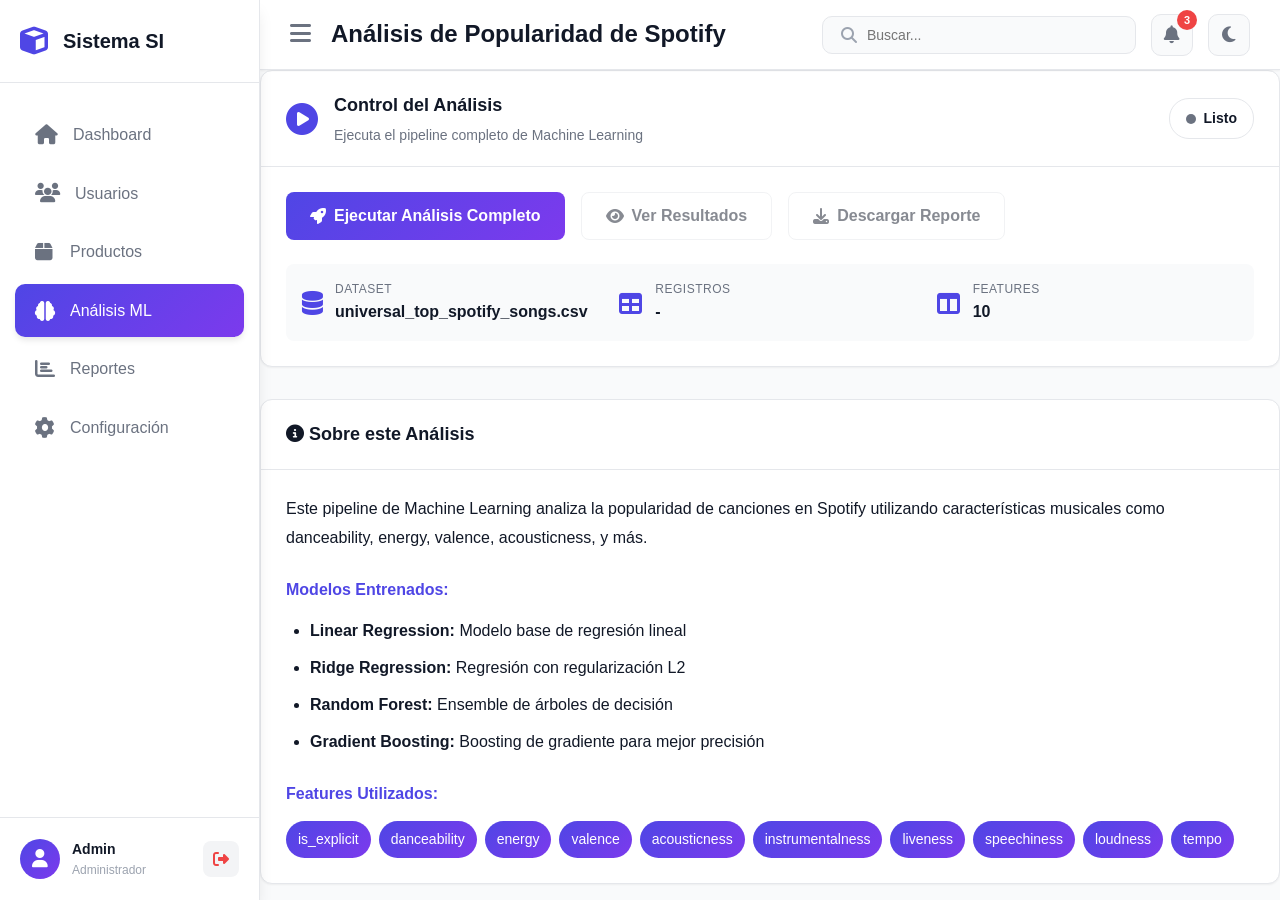
==== analisis.html @ 7a89570e "Agregar interfaz web profesional para modelo de análisis ML de Spotify - Backend Flask API (app.py) " ====
<!DOCTYPE html>
<html lang="es">
<head>
    <meta charset="UTF-8">
    <meta name="viewport" content="width=device-width, initial-scale=1.0">
    <title>Análisis de Popularidad - Spotify ML</title>
    <link rel="stylesheet" href="css/styles.css">
    <link rel="stylesheet" href="css/analisis.css">
    <link rel="stylesheet" href="https://cdnjs.cloudflare.com/ajax/libs/font-awesome/6.4.0/css/all.min.css">
</head>
<body>
    <!-- Sidebar -->
    <aside class="sidebar">
        <div class="logo">
            <i class="fas fa-cube"></i>
            <h2>Sistema SI</h2>
        </div>
        <nav class="nav-menu">
            <a href="index.html" class="nav-item">
                <i class="fas fa-home"></i>
                <span>Dashboard</span>
            </a>
            <a href="usuarios.html" class="nav-item">
                <i class="fas fa-users"></i>
                <span>Usuarios</span>
            </a>
            <a href="productos.html" class="nav-item">
                <i class="fas fa-box"></i>
                <span>Productos</span>
            </a>
            <a href="analisis.html" class="nav-item active">
                <i class="fas fa-brain"></i>
                <span>Análisis ML</span>
            </a>
            <a href="reportes.html" class="nav-item">
                <i class="fas fa-chart-bar"></i>
                <span>Reportes</span>
            </a>
            <a href="configuracion.html" class="nav-item">
                <i class="fas fa-cog"></i>
                <span>Configuración</span>
            </a>
        </nav>
        <div class="sidebar-footer">
            <div class="user-info">
                <div class="avatar">
                    <i class="fas fa-user"></i>
                </div>
                <div class="user-details">
                    <p class="user-name">Admin</p>
                    <p class="user-role">Administrador</p>
                </div>
            </div>
            <a href="#" class="logout-btn">
                <i class="fas fa-sign-out-alt"></i>
            </a>
        </div>
    </aside>

    <!-- Main Content -->
    <main class="main-content">
        <!-- Header -->
        <header class="header">
            <div class="header-left">
                <button class="menu-toggle" id="menuToggle">
                    <i class="fas fa-bars"></i>
                </button>
                <h1>Análisis de Popularidad de Spotify</h1>
            </div>
            <div class="header-right">
                <div class="search-box">
                    <i class="fas fa-search"></i>
                    <input type="text" placeholder="Buscar...">
                </div>
                <button class="notification-btn">
                    <i class="fas fa-bell"></i>
                    <span class="badge">3</span>
                </button>
                <button class="theme-toggle" id="themeToggle">
                    <i class="fas fa-moon"></i>
                </button>
            </div>
        </header>

        <!-- Control Panel -->
        <section class="control-panel">
            <div class="card">
                <div class="card-header">
                    <div class="header-content">
                        <i class="fas fa-play-circle"></i>
                        <div>
                            <h3>Control del Análisis</h3>
                            <p>Ejecuta el pipeline completo de Machine Learning</p>
                        </div>
                    </div>
                    <div class="status-badge" id="statusBadge">
                        <span class="status-dot idle"></span>
                        <span class="status-text">Listo</span>
                    </div>
                </div>
                <div class="card-body">
                    <div class="control-actions">
                        <button class="btn-primary" id="runAnalysisBtn">
                            <i class="fas fa-rocket"></i>
                            Ejecutar Análisis Completo
                        </button>
                        <button class="btn-secondary" id="viewResultsBtn" disabled>
                            <i class="fas fa-eye"></i>
                            Ver Resultados
                        </button>
                        <button class="btn-secondary" id="downloadReportBtn" disabled>
                            <i class="fas fa-download"></i>
                            Descargar Reporte
                        </button>
                    </div>

                    <!-- Progress Bar -->
                    <div class="progress-container" id="progressContainer" style="display: none;">
                        <div class="progress-bar">
                            <div class="progress-fill" id="progressFill"></div>
                        </div>
                        <p class="progress-text" id="progressText">Inicializando...</p>
                    </div>

                    <!-- Dataset Info -->
                    <div class="dataset-info">
                        <div class="info-item">
                            <i class="fas fa-database"></i>
                            <div>
                                <span class="info-label">Dataset</span>
                                <span class="info-value" id="datasetName">universal_top_spotify_songs.csv</span>
                            </div>
                        </div>
                        <div class="info-item">
                            <i class="fas fa-table"></i>
                            <div>
                                <span class="info-label">Registros</span>
                                <span class="info-value" id="datasetRecords">-</span>
                            </div>
                        </div>
                        <div class="info-item">
                            <i class="fas fa-columns"></i>
                            <div>
                                <span class="info-label">Features</span>
                                <span class="info-value" id="datasetFeatures">10</span>
                            </div>
                        </div>
                    </div>
                </div>
            </div>
        </section>

        <!-- Results Section -->
        <section class="results-section" id="resultsSection" style="display: none;">
            <!-- Metrics Cards -->
            <div class="metrics-grid">
                <div class="metric-card">
                    <div class="metric-icon purple">
                        <i class="fas fa-brain"></i>
                    </div>
                    <div class="metric-content">
                        <p class="metric-label">Mejor Modelo</p>
                        <h2 class="metric-value" id="bestModel">-</h2>
                    </div>
                </div>

                <div class="metric-card">
                    <div class="metric-icon blue">
                        <i class="fas fa-chart-line"></i>
                    </div>
                    <div class="metric-content">
                        <p class="metric-label">R² Score (Test)</p>
                        <h2 class="metric-value" id="r2Score">-</h2>
                        <span class="metric-description">Varianza explicada</span>
                    </div>
                </div>

                <div class="metric-card">
                    <div class="metric-icon green">
                        <i class="fas fa-bullseye"></i>
                    </div>
                    <div class="metric-content">
                        <p class="metric-label">RMSE (Test)</p>
                        <h2 class="metric-value" id="rmseScore">-</h2>
                        <span class="metric-description">Error cuadrático medio</span>
                    </div>
                </div>

                <div class="metric-card">
                    <div class="metric-icon orange">
                        <i class="fas fa-crosshairs"></i>
                    </div>
                    <div class="metric-content">
                        <p class="metric-label">MAE (Test)</p>
                        <h2 class="metric-value" id="maeScore">-</h2>
                        <span class="metric-description">Error absoluto medio</span>
                    </div>
                </div>
            </div>

            <!-- Visualizations Gallery -->
            <div class="card">
                <div class="card-header">
                    <h3><i class="fas fa-images"></i> Visualizaciones Generadas</h3>
                </div>
                <div class="card-body">
                    <div class="image-gallery" id="imageGallery">
                        <!-- Images will be loaded here dynamically -->
                        <div class="gallery-placeholder">
                            <i class="fas fa-image"></i>
                            <p>Las visualizaciones aparecerán aquí después del análisis</p>
                        </div>
                    </div>
                </div>
            </div>

            <!-- Pipeline Stages -->
            <div class="card">
                <div class="card-header">
                    <h3><i class="fas fa-tasks"></i> Etapas del Pipeline</h3>
                </div>
                <div class="card-body">
                    <div class="pipeline-stages">
                        <div class="stage-item">
                            <div class="stage-number">4.1</div>
                            <div class="stage-content">
                                <h4>Data Preparation</h4>
                                <p>Carga y limpieza del dataset de Spotify</p>
                            </div>
                        </div>
                        <div class="stage-item">
                            <div class="stage-number">4.2</div>
                            <div class="stage-content">
                                <h4>Exploratory Data Analysis</h4>
                                <p>Análisis univariado, bivariado y correlaciones</p>
                            </div>
                        </div>
                        <div class="stage-item">
                            <div class="stage-number">5</div>
                            <div class="stage-content">
                                <h4>Build Initial AI Model</h4>
                                <p>Entrenamiento de múltiples modelos de ML</p>
                            </div>
                        </div>
                        <div class="stage-item">
                            <div class="stage-number">6</div>
                            <div class="stage-content">
                                <h4>Develop Benchmark</h4>
                                <p>Comparación de modelos y selección del mejor</p>
                            </div>
                        </div>
                        <div class="stage-item">
                            <div class="stage-number">7</div>
                            <div class="stage-content">
                                <h4>Evaluate Primary Metrics</h4>
                                <p>RMSE, MAE, R², MAPE y análisis de residuales</p>
                            </div>
                        </div>
                        <div class="stage-item">
                            <div class="stage-number">8</div>
                            <div class="stage-content">
                                <h4>Evaluate Secondary Metrics</h4>
                                <p>Rendimiento, robustez y métricas éticas</p>
                            </div>
                        </div>
                    </div>
                </div>
            </div>

            <!-- Output Log -->
            <div class="card">
                <div class="card-header">
                    <h3><i class="fas fa-terminal"></i> Output del Modelo</h3>
                    <button class="btn-icon" id="toggleLogBtn">
                        <i class="fas fa-chevron-down"></i>
                    </button>
                </div>
                <div class="card-body">
                    <div class="log-container" id="logContainer">
                        <pre id="modelOutput" class="model-output">No hay output disponible. Ejecuta el análisis primero.</pre>
                    </div>
                </div>
            </div>
        </section>

        <!-- Info Section -->
        <section class="info-section">
            <div class="card">
                <div class="card-header">
                    <h3><i class="fas fa-info-circle"></i> Sobre este Análisis</h3>
                </div>
                <div class="card-body">
                    <div class="info-content">
                        <p>
                            Este pipeline de Machine Learning analiza la popularidad de canciones en Spotify utilizando
                            características musicales como danceability, energy, valence, acousticness, y más.
                        </p>
                        <h4>Modelos Entrenados:</h4>
                        <ul>
                            <li><strong>Linear Regression:</strong> Modelo base de regresión lineal</li>
                            <li><strong>Ridge Regression:</strong> Regresión con regularización L2</li>
                            <li><strong>Random Forest:</strong> Ensemble de árboles de decisión</li>
                            <li><strong>Gradient Boosting:</strong> Boosting de gradiente para mejor precisión</li>
                        </ul>
                        <h4>Features Utilizados:</h4>
                        <div class="features-list">
                            <span class="feature-badge">is_explicit</span>
                            <span class="feature-badge">danceability</span>
                            <span class="feature-badge">energy</span>
                            <span class="feature-badge">valence</span>
                            <span class="feature-badge">acousticness</span>
                            <span class="feature-badge">instrumentalness</span>
                            <span class="feature-badge">liveness</span>
                            <span class="feature-badge">speechiness</span>
                            <span class="feature-badge">loudness</span>
                            <span class="feature-badge">tempo</span>
                        </div>
                    </div>
                </div>
            </div>
        </section>
    </main>

    <!-- Image Modal -->
    <div class="modal" id="imageModal">
        <div class="modal-content image-modal-content">
            <span class="close-btn" id="closeModal">&times;</span>
            <img id="modalImage" src="" alt="Visualization">
            <p class="modal-caption" id="modalCaption"></p>
        </div>
    </div>

    <script src="js/main.js"></script>
    <script src="js/analisis.js"></script>
</body>
</html>
---- css/styles.css ----
/* Variables CSS */
:root {
    --primary-color: #4f46e5;
    --secondary-color: #7c3aed;
    --success-color: #10b981;
    --warning-color: #f59e0b;
    --danger-color: #ef4444;
    --info-color: #3b82f6;

    --bg-primary: #ffffff;
    --bg-secondary: #f9fafb;
    --bg-tertiary: #f3f4f6;

    --text-primary: #111827;
    --text-secondary: #6b7280;
    --text-tertiary: #9ca3af;

    --border-color: #e5e7eb;
    --shadow-sm: 0 1px 2px 0 rgba(0, 0, 0, 0.05);
    --shadow-md: 0 4px 6px -1px rgba(0, 0, 0, 0.1);
    --shadow-lg: 0 10px 15px -3px rgba(0, 0, 0, 0.1);
    --shadow-xl: 0 20px 25px -5px rgba(0, 0, 0, 0.1);

    --sidebar-width: 260px;
    --header-height: 70px;
    --border-radius: 12px;
    --transition: all 0.3s ease;
}

/* Dark Mode Variables */
body.dark-mode {
    --bg-primary: #1f2937;
    --bg-secondary: #111827;
    --bg-tertiary: #374151;

    --text-primary: #f9fafb;
    --text-secondary: #d1d5db;
    --text-tertiary: #9ca3af;

    --border-color: #374151;
    --shadow-sm: 0 1px 2px 0 rgba(0, 0, 0, 0.3);
    --shadow-md: 0 4px 6px -1px rgba(0, 0, 0, 0.4);
    --shadow-lg: 0 10px 15px -3px rgba(0, 0, 0, 0.5);
    --shadow-xl: 0 20px 25px -5px rgba(0, 0, 0, 0.6);
}

/* Reset y Base */
* {
    margin: 0;
    padding: 0;
    box-sizing: border-box;
}

body {
    font-family: 'Inter', -apple-system, BlinkMacSystemFont, 'Segoe UI', 'Roboto', sans-serif;
    background-color: var(--bg-secondary);
    color: var(--text-primary);
    line-height: 1.6;
    transition: var(--transition);
}

/* Sidebar */
.sidebar {
    position: fixed;
    left: 0;
    top: 0;
    width: var(--sidebar-width);
    height: 100vh;
    background: var(--bg-primary);
    border-right: 1px solid var(--border-color);
    display: flex;
    flex-direction: column;
    z-index: 1000;
    transition: var(--transition);
    box-shadow: var(--shadow-lg);
}

.sidebar.collapsed {
    width: 80px;
}

.logo {
    padding: 25px 20px;
    display: flex;
    align-items: center;
    gap: 15px;
    border-bottom: 1px solid var(--border-color);
}

.logo i {
    font-size: 28px;
    color: var(--primary-color);
}

.logo h2 {
    font-size: 20px;
    font-weight: 700;
    color: var(--text-primary);
}

.sidebar.collapsed .logo h2 {
    display: none;
}

/* Navigation */
.nav-menu {
    flex: 1;
    padding: 20px 0;
    overflow-y: auto;
}

.nav-item {
    display: flex;
    align-items: center;
    gap: 15px;
    padding: 14px 20px;
    color: var(--text-secondary);
    text-decoration: none;
    transition: var(--transition);
    margin: 5px 15px;
    border-radius: 10px;
    font-weight: 500;
}

.nav-item:hover {
    background: var(--bg-tertiary);
    color: var(--text-primary);
}

.nav-item.active {
    background: linear-gradient(135deg, var(--primary-color), var(--secondary-color));
    color: white;
    box-shadow: var(--shadow-md);
}

.nav-item i {
    font-size: 20px;
    min-width: 20px;
}

.sidebar.collapsed .nav-item span {
    display: none;
}

/* Sidebar Footer */
.sidebar-footer {
    padding: 20px;
    border-top: 1px solid var(--border-color);
    display: flex;
    align-items: center;
    justify-content: space-between;
}

.user-info {
    display: flex;
    align-items: center;
    gap: 12px;
}

.avatar {
    width: 40px;
    height: 40px;
    border-radius: 50%;
    background: linear-gradient(135deg, var(--primary-color), var(--secondary-color));
    display: flex;
    align-items: center;
    justify-content: center;
    color: white;
    font-size: 18px;
}

.user-details {
    display: flex;
    flex-direction: column;
}

.user-name {
    font-weight: 600;
    font-size: 14px;
    color: var(--text-primary);
}

.user-role {
    font-size: 12px;
    color: var(--text-tertiary);
}

.sidebar.collapsed .user-info .user-details {
    display: none;
}

.logout-btn {
    width: 36px;
    height: 36px;
    border-radius: 8px;
    background: var(--bg-tertiary);
    border: none;
    color: var(--danger-color);
    cursor: pointer;
    display: flex;
    align-items: center;
    justify-content: center;
    transition: var(--transition);
    text-decoration: none;
}

.logout-btn:hover {
    background: var(--danger-color);
    color: white;
}

/* Main Content */
.main-content {
    margin-left: var(--sidebar-width);
    min-height: 100vh;
    transition: var(--transition);
}

.sidebar.collapsed ~ .main-content {
    margin-left: 80px;
}

/* Header */
.header {
    background: var(--bg-primary);
    height: var(--header-height);
    border-bottom: 1px solid var(--border-color);
    display: flex;
    align-items: center;
    justify-content: space-between;
    padding: 0 30px;
    position: sticky;
    top: 0;
    z-index: 999;
    box-shadow: var(--shadow-sm);
}

.header-left {
    display: flex;
    align-items: center;
    gap: 20px;
}

.menu-toggle {
    background: none;
    border: none;
    font-size: 24px;
    color: var(--text-secondary);
    cursor: pointer;
    transition: var(--transition);
}

.menu-toggle:hover {
    color: var(--text-primary);
}

.header h1 {
    font-size: 24px;
    font-weight: 700;
    color: var(--text-primary);
}

.header-right {
    display: flex;
    align-items: center;
    gap: 15px;
}

.search-box {
    display: flex;
    align-items: center;
    gap: 10px;
    background: var(--bg-secondary);
    padding: 10px 18px;
    border-radius: 10px;
    border: 1px solid var(--border-color);
}

.search-box i {
    color: var(--text-tertiary);
}

.search-box input {
    border: none;
    background: none;
    outline: none;
    color: var(--text-primary);
    width: 250px;
    font-size: 14px;
}

.notification-btn,
.theme-toggle {
    position: relative;
    width: 42px;
    height: 42px;
    border-radius: 10px;
    background: var(--bg-secondary);
    border: 1px solid var(--border-color);
    color: var(--text-secondary);
    cursor: pointer;
    transition: var(--transition);
    display: flex;
    align-items: center;
    justify-content: center;
    font-size: 18px;
}

.notification-btn:hover,
.theme-toggle:hover {
    background: var(--bg-tertiary);
    color: var(--text-primary);
}

.badge {
    position: absolute;
    top: -5px;
    right: -5px;
    background: var(--danger-color);
    color: white;
    border-radius: 50%;
    width: 20px;
    height: 20px;
    display: flex;
    align-items: center;
    justify-content: center;
    font-size: 11px;
    font-weight: 600;
}

/* Stats Grid */
.stats-grid {
    display: grid;
    grid-template-columns: repeat(auto-fit, minmax(250px, 1fr));
    gap: 25px;
    padding: 30px;
}

.stat-card {
    background: var(--bg-primary);
    padding: 25px;
    border-radius: var(--border-radius);
    display: flex;
    align-items: center;
    gap: 20px;
    border: 1px solid var(--border-color);
    transition: var(--transition);
    box-shadow: var(--shadow-sm);
}

.stat-card:hover {
    transform: translateY(-5px);
    box-shadow: var(--shadow-lg);
}

.stat-icon {
    width: 60px;
    height: 60px;
    border-radius: 12px;
    display: flex;
    align-items: center;
    justify-content: center;
    font-size: 24px;
    color: white;
}

.stat-icon.blue {
    background: linear-gradient(135deg, #667eea, #764ba2);
}

.stat-icon.green {
    background: linear-gradient(135deg, #10b981, #059669);
}

.stat-icon.orange {
    background: linear-gradient(135deg, #f59e0b, #d97706);
}

.stat-icon.purple {
    background: linear-gradient(135deg, #8b5cf6, #7c3aed);
}

.stat-info {
    flex: 1;
}

.stat-info h3 {
    font-size: 14px;
    color: var(--text-secondary);
    font-weight: 500;
    margin-bottom: 5px;
}

.stat-number {
    font-size: 28px;
    font-weight: 700;
    color: var(--text-primary);
    margin-bottom: 5px;
}

.stat-change {
    font-size: 13px;
    font-weight: 600;
    display: inline-flex;
    align-items: center;
    gap: 5px;
}

.stat-change.positive {
    color: var(--success-color);
}

.stat-change.negative {
    color: var(--danger-color);
}

/* Charts Section */
.charts-section {
    display: grid;
    grid-template-columns: repeat(auto-fit, minmax(400px, 1fr));
    gap: 25px;
    padding: 0 30px 30px;
}

/* Card */
.card {
    background: var(--bg-primary);
    border-radius: var(--border-radius);
    border: 1px solid var(--border-color);
    box-shadow: var(--shadow-sm);
    overflow: hidden;
}

.card-header {
    padding: 20px 25px;
    border-bottom: 1px solid var(--border-color);
    display: flex;
    align-items: center;
    justify-content: space-between;
}

.card-header h3 {
    font-size: 18px;
    font-weight: 700;
    color: var(--text-primary);
}

.period-select {
    padding: 8px 15px;
    border-radius: 8px;
    border: 1px solid var(--border-color);
    background: var(--bg-secondary);
    color: var(--text-primary);
    font-size: 14px;
    cursor: pointer;
}

.view-all {
    color: var(--primary-color);
    text-decoration: none;
    font-size: 14px;
    font-weight: 600;
    transition: var(--transition);
}

.view-all:hover {
    color: var(--secondary-color);
}

.card-body {
    padding: 25px;
}

/* Activity Section */
.activity-section {
    padding: 0 30px 30px;
}

.activity-list {
    display: flex;
    flex-direction: column;
    gap: 15px;
}

.activity-item {
    display: flex;
    align-items: flex-start;
    gap: 15px;
    padding: 15px;
    border-radius: 10px;
    transition: var(--transition);
}

.activity-item:hover {
    background: var(--bg-secondary);
}

.activity-icon {
    width: 42px;
    height: 42px;
    border-radius: 10px;
    display: flex;
    align-items: center;
    justify-content: center;
    font-size: 18px;
    color: white;
    flex-shrink: 0;
}

.activity-icon.blue {
    background: linear-gradient(135deg, #3b82f6, #2563eb);
}

.activity-icon.green {
    background: linear-gradient(135deg, #10b981, #059669);
}

.activity-icon.orange {
    background: linear-gradient(135deg, #f59e0b, #d97706);
}

.activity-icon.purple {
    background: linear-gradient(135deg, #8b5cf6, #7c3aed);
}

.activity-content {
    flex: 1;
}

.activity-text {
    color: var(--text-primary);
    font-weight: 500;
    margin-bottom: 3px;
}

.activity-time {
    color: var(--text-tertiary);
    font-size: 13px;
}

/* Responsive */
@media (max-width: 1024px) {
    .charts-section {
        grid-template-columns: 1fr;
    }
}

@media (max-width: 768px) {
    .sidebar {
        transform: translateX(-100%);
    }

    .sidebar.active {
        transform: translateX(0);
    }

    .main-content {
        margin-left: 0;
    }

    .stats-grid {
        grid-template-columns: 1fr;
        padding: 20px;
    }

    .charts-section,
    .activity-section {
        padding: 0 20px 20px;
    }

    .header {
        padding: 0 20px;
    }

    .search-box {
        display: none;
    }
}

@media (max-width: 480px) {
    .header h1 {
        font-size: 18px;
    }

    .stat-number {
        font-size: 22px;
    }
}

/* Scrollbar personalizada */
::-webkit-scrollbar {
    width: 8px;
    height: 8px;
}

::-webkit-scrollbar-track {
    background: var(--bg-secondary);
}

::-webkit-scrollbar-thumb {
    background: var(--border-color);
    border-radius: 4px;
}

::-webkit-scrollbar-thumb:hover {
    background: var(--text-tertiary);
}
---- css/analisis.css ----
/* ============================================================================
   ANÁLISIS ML - SPOTIFY POPULARITY
   Estilos específicos para la interfaz del modelo de Machine Learning
   ============================================================================ */

/* Control Panel */
.control-panel {
    margin-bottom: 2rem;
}

.control-panel .card-header {
    display: flex;
    justify-content: space-between;
    align-items: center;
}

.control-panel .header-content {
    display: flex;
    align-items: center;
    gap: 1rem;
}

.control-panel .header-content i {
    font-size: 2rem;
    color: var(--primary-color);
}

.control-panel .header-content h3 {
    margin: 0;
}

.control-panel .header-content p {
    margin: 0.25rem 0 0 0;
    font-size: 0.875rem;
    color: var(--text-secondary);
}

/* Status Badge */
.status-badge {
    display: flex;
    align-items: center;
    gap: 0.5rem;
    padding: 0.5rem 1rem;
    background: var(--card-bg);
    border-radius: 20px;
    border: 1px solid var(--border-color);
}

.status-dot {
    width: 10px;
    height: 10px;
    border-radius: 50%;
    animation: pulse 2s infinite;
}

.status-dot.idle {
    background: #6b7280;
    animation: none;
}

.status-dot.running {
    background: #f59e0b;
}

.status-dot.completed {
    background: #10b981;
    animation: none;
}

.status-dot.error {
    background: #ef4444;
    animation: none;
}

.status-text {
    font-weight: 600;
    font-size: 0.875rem;
}

@keyframes pulse {
    0%, 100% {
        opacity: 1;
    }
    50% {
        opacity: 0.5;
    }
}

/* Control Actions */
.control-actions {
    display: flex;
    gap: 1rem;
    margin-bottom: 1.5rem;
    flex-wrap: wrap;
}

.btn-primary, .btn-secondary {
    display: flex;
    align-items: center;
    gap: 0.5rem;
    padding: 0.875rem 1.5rem;
    border: none;
    border-radius: 8px;
    font-size: 1rem;
    font-weight: 600;
    cursor: pointer;
    transition: all 0.3s ease;
}

.btn-primary {
    background: linear-gradient(135deg, var(--primary-color), var(--secondary-color));
    color: white;
}

.btn-primary:hover:not(:disabled) {
    transform: translateY(-2px);
    box-shadow: 0 8px 20px rgba(79, 70, 229, 0.4);
}

.btn-secondary {
    background: var(--card-bg);
    color: var(--text-primary);
    border: 1px solid var(--border-color);
}

.btn-secondary:hover:not(:disabled) {
    background: var(--bg-secondary);
    border-color: var(--primary-color);
    color: var(--primary-color);
}

.btn-primary:disabled, .btn-secondary:disabled {
    opacity: 0.5;
    cursor: not-allowed;
}

/* Progress Bar */
.progress-container {
    margin: 1.5rem 0;
}

.progress-bar {
    width: 100%;
    height: 8px;
    background: var(--bg-secondary);
    border-radius: 10px;
    overflow: hidden;
    margin-bottom: 0.5rem;
}

.progress-fill {
    height: 100%;
    background: linear-gradient(90deg, var(--primary-color), var(--secondary-color));
    border-radius: 10px;
    transition: width 0.3s ease;
    width: 0%;
}

.progress-text {
    font-size: 0.875rem;
    color: var(--text-secondary);
    text-align: center;
}

/* Dataset Info */
.dataset-info {
    display: grid;
    grid-template-columns: repeat(auto-fit, minmax(200px, 1fr));
    gap: 1rem;
    padding: 1rem;
    background: var(--bg-secondary);
    border-radius: 8px;
}

.info-item {
    display: flex;
    align-items: center;
    gap: 0.75rem;
}

.info-item i {
    font-size: 1.5rem;
    color: var(--primary-color);
}

.info-item > div {
    display: flex;
    flex-direction: column;
}

.info-label {
    font-size: 0.75rem;
    color: var(--text-secondary);
    text-transform: uppercase;
    letter-spacing: 0.5px;
}

.info-value {
    font-size: 1rem;
    font-weight: 600;
    color: var(--text-primary);
}

/* Metrics Grid */
.metrics-grid {
    display: grid;
    grid-template-columns: repeat(auto-fit, minmax(250px, 1fr));
    gap: 1.5rem;
    margin-bottom: 2rem;
}

.metric-card {
    display: flex;
    align-items: center;
    gap: 1rem;
    padding: 1.5rem;
    background: var(--card-bg);
    border-radius: 12px;
    box-shadow: var(--shadow);
    transition: transform 0.3s ease;
}

.metric-card:hover {
    transform: translateY(-5px);
    box-shadow: 0 12px 30px rgba(0, 0, 0, 0.15);
}

.metric-icon {
    width: 60px;
    height: 60px;
    border-radius: 12px;
    display: flex;
    align-items: center;
    justify-content: center;
    font-size: 1.75rem;
    color: white;
}

.metric-icon.purple {
    background: linear-gradient(135deg, #8b5cf6, #6d28d9);
}

.metric-icon.blue {
    background: linear-gradient(135deg, #3b82f6, #1d4ed8);
}

.metric-icon.green {
    background: linear-gradient(135deg, #10b981, #059669);
}

.metric-icon.orange {
    background: linear-gradient(135deg, #f59e0b, #d97706);
}

.metric-content {
    flex: 1;
}

.metric-label {
    font-size: 0.875rem;
    color: var(--text-secondary);
    margin: 0 0 0.25rem 0;
}

.metric-value {
    font-size: 1.75rem;
    font-weight: 700;
    color: var(--text-primary);
    margin: 0;
}

.metric-description {
    font-size: 0.75rem;
    color: var(--text-secondary);
}

/* Image Gallery */
.image-gallery {
    display: grid;
    grid-template-columns: repeat(auto-fit, minmax(300px, 1fr));
    gap: 1.5rem;
}

.gallery-item {
    position: relative;
    background: var(--bg-secondary);
    border-radius: 12px;
    overflow: hidden;
    cursor: pointer;
    transition: transform 0.3s ease;
}

.gallery-item:hover {
    transform: scale(1.05);
}

.gallery-item img {
    width: 100%;
    height: auto;
    display: block;
}

.gallery-caption {
    padding: 1rem;
    background: var(--card-bg);
    text-align: center;
    font-weight: 600;
    color: var(--text-primary);
}

.gallery-placeholder {
    grid-column: 1 / -1;
    text-align: center;
    padding: 3rem;
    color: var(--text-secondary);
}

.gallery-placeholder i {
    font-size: 4rem;
    margin-bottom: 1rem;
    opacity: 0.3;
}

/* Pipeline Stages */
.pipeline-stages {
    display: grid;
    gap: 1rem;
}

.stage-item {
    display: flex;
    gap: 1rem;
    padding: 1rem;
    background: var(--bg-secondary);
    border-radius: 8px;
    border-left: 4px solid var(--primary-color);
    transition: all 0.3s ease;
}

.stage-item:hover {
    background: var(--card-bg);
    transform: translateX(5px);
}

.stage-number {
    width: 50px;
    height: 50px;
    background: linear-gradient(135deg, var(--primary-color), var(--secondary-color));
    color: white;
    border-radius: 50%;
    display: flex;
    align-items: center;
    justify-content: center;
    font-weight: 700;
    font-size: 1rem;
    flex-shrink: 0;
}

.stage-content h4 {
    margin: 0 0 0.25rem 0;
    color: var(--text-primary);
}

.stage-content p {
    margin: 0;
    font-size: 0.875rem;
    color: var(--text-secondary);
}

/* Log Container */
.log-container {
    max-height: 400px;
    overflow-y: auto;
    background: #1e1e1e;
    border-radius: 8px;
    padding: 1rem;
}

.model-output {
    margin: 0;
    font-family: 'Courier New', monospace;
    font-size: 0.75rem;
    color: #d4d4d4;
    white-space: pre-wrap;
    line-height: 1.6;
}

.btn-icon {
    background: none;
    border: none;
    color: var(--text-secondary);
    cursor: pointer;
    padding: 0.5rem;
    border-radius: 4px;
    transition: all 0.3s ease;
}

.btn-icon:hover {
    background: var(--bg-secondary);
    color: var(--primary-color);
}

/* Info Content */
.info-content {
    line-height: 1.8;
}

.info-content h4 {
    margin: 1.5rem 0 0.75rem 0;
    color: var(--primary-color);
}

.info-content ul {
    margin: 0.5rem 0;
    padding-left: 1.5rem;
}

.info-content li {
    margin: 0.5rem 0;
}

.features-list {
    display: flex;
    flex-wrap: wrap;
    gap: 0.5rem;
    margin-top: 0.75rem;
}

.feature-badge {
    display: inline-block;
    padding: 0.375rem 0.75rem;
    background: linear-gradient(135deg, var(--primary-color), var(--secondary-color));
    color: white;
    border-radius: 20px;
    font-size: 0.875rem;
    font-weight: 500;
}

/* Image Modal */
.modal {
    display: none;
    position: fixed;
    z-index: 1000;
    left: 0;
    top: 0;
    width: 100%;
    height: 100%;
    background: rgba(0, 0, 0, 0.9);
    animation: fadeIn 0.3s ease;
}

.modal.active {
    display: flex;
    align-items: center;
    justify-content: center;
}

.image-modal-content {
    position: relative;
    max-width: 90%;
    max-height: 90%;
    background: var(--card-bg);
    border-radius: 12px;
    padding: 2rem;
}

.image-modal-content img {
    max-width: 100%;
    max-height: 70vh;
    border-radius: 8px;
}

.close-btn {
    position: absolute;
    top: 1rem;
    right: 1rem;
    font-size: 2rem;
    color: var(--text-primary);
    cursor: pointer;
    z-index: 1001;
    width: 40px;
    height: 40px;
    display: flex;
    align-items: center;
    justify-content: center;
    background: var(--bg-secondary);
    border-radius: 50%;
    transition: all 0.3s ease;
}

.close-btn:hover {
    background: var(--primary-color);
    color: white;
    transform: rotate(90deg);
}

.modal-caption {
    text-align: center;
    margin-top: 1rem;
    font-size: 1.125rem;
    font-weight: 600;
    color: var(--text-primary);
}

@keyframes fadeIn {
    from {
        opacity: 0;
    }
    to {
        opacity: 1;
    }
}

/* Responsive Design */
@media (max-width: 768px) {
    .control-actions {
        flex-direction: column;
    }

    .btn-primary, .btn-secondary {
        width: 100%;
        justify-content: center;
    }

    .metrics-grid {
        grid-template-columns: 1fr;
    }

    .image-gallery {
        grid-template-columns: 1fr;
    }

    .dataset-info {
        grid-template-columns: 1fr;
    }
}
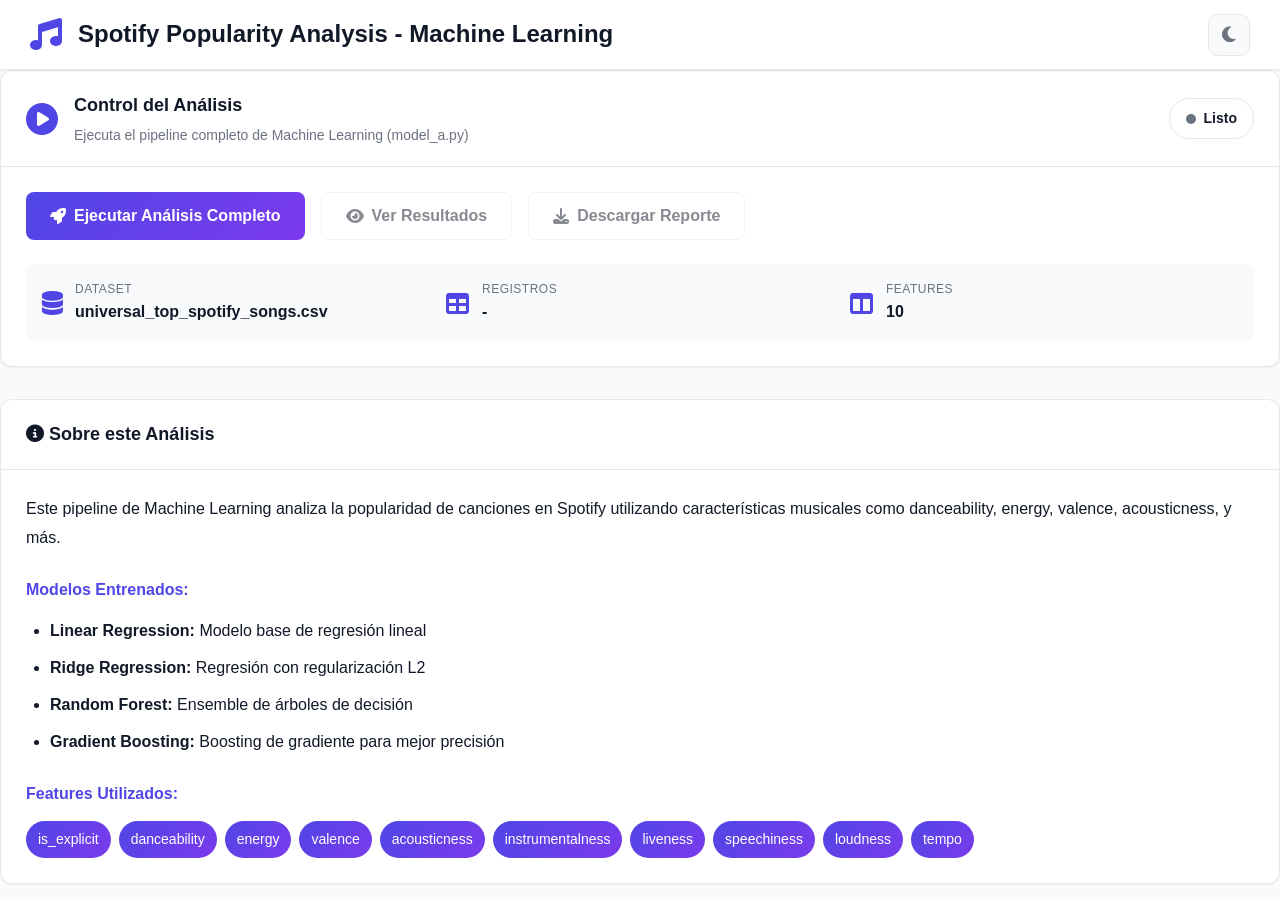
==== commit ab7a8b05: "Simplificar interfaz enfocándose solo en análisis ML - Eliminar sidebar y navegación a páginas no re" ====
--- a/analisis.html
+++ b/analisis.html
@@ -8,74 +8,18 @@
     <link rel="stylesheet" href="css/analisis.css">
     <link rel="stylesheet" href="https://cdnjs.cloudflare.com/ajax/libs/font-awesome/6.4.0/css/all.min.css">
 </head>
-<body>
-    <!-- Sidebar -->
-    <aside class="sidebar">
-        <div class="logo">
-            <i class="fas fa-cube"></i>
-            <h2>Sistema SI</h2>
-        </div>
-        <nav class="nav-menu">
-            <a href="index.html" class="nav-item">
-                <i class="fas fa-home"></i>
-                <span>Dashboard</span>
-            </a>
-            <a href="usuarios.html" class="nav-item">
-                <i class="fas fa-users"></i>
-                <span>Usuarios</span>
-            </a>
-            <a href="productos.html" class="nav-item">
-                <i class="fas fa-box"></i>
-                <span>Productos</span>
-            </a>
-            <a href="analisis.html" class="nav-item active">
-                <i class="fas fa-brain"></i>
-                <span>Análisis ML</span>
-            </a>
-            <a href="reportes.html" class="nav-item">
-                <i class="fas fa-chart-bar"></i>
-                <span>Reportes</span>
-            </a>
-            <a href="configuracion.html" class="nav-item">
-                <i class="fas fa-cog"></i>
-                <span>Configuración</span>
-            </a>
-        </nav>
-        <div class="sidebar-footer">
-            <div class="user-info">
-                <div class="avatar">
-                    <i class="fas fa-user"></i>
-                </div>
-                <div class="user-details">
-                    <p class="user-name">Admin</p>
-                    <p class="user-role">Administrador</p>
-                </div>
-            </div>
-            <a href="#" class="logout-btn">
-                <i class="fas fa-sign-out-alt"></i>
-            </a>
-        </div>
-    </aside>
-
+<body class="no-sidebar">
     <!-- Main Content -->
-    <main class="main-content">
+    <main class="main-content full-width">
         <!-- Header -->
         <header class="header">
             <div class="header-left">
-                <button class="menu-toggle" id="menuToggle">
-                    <i class="fas fa-bars"></i>
-                </button>
-                <h1>Análisis de Popularidad de Spotify</h1>
+                <div class="header-title">
+                    <i class="fas fa-music"></i>
+                    <h1>Spotify Popularity Analysis - Machine Learning</h1>
+                </div>
             </div>
             <div class="header-right">
-                <div class="search-box">
-                    <i class="fas fa-search"></i>
-                    <input type="text" placeholder="Buscar...">
-                </div>
-                <button class="notification-btn">
-                    <i class="fas fa-bell"></i>
-                    <span class="badge">3</span>
-                </button>
                 <button class="theme-toggle" id="themeToggle">
                     <i class="fas fa-moon"></i>
                 </button>
@@ -90,7 +34,7 @@
                         <i class="fas fa-play-circle"></i>
                         <div>
                             <h3>Control del Análisis</h3>
-                            <p>Ejecuta el pipeline completo de Machine Learning</p>
+                            <p>Ejecuta el pipeline completo de Machine Learning (model_a.py)</p>
                         </div>
                     </div>
                     <div class="status-badge" id="statusBadge">
--- a/css/analisis.css
+++ b/css/analisis.css
@@ -2,6 +2,38 @@
    ANÁLISIS ML - SPOTIFY POPULARITY
    Estilos específicos para la interfaz del modelo de Machine Learning
    ============================================================================ */
+
+/* Layout sin Sidebar */
+body.no-sidebar {
+    display: block;
+}
+
+body.no-sidebar .main-content {
+    margin-left: 0;
+    width: 100%;
+}
+
+.main-content.full-width {
+    margin-left: 0 !important;
+    width: 100% !important;
+    max-width: 100% !important;
+}
+
+.header-title {
+    display: flex;
+    align-items: center;
+    gap: 1rem;
+}
+
+.header-title i {
+    font-size: 2rem;
+    color: var(--primary-color);
+}
+
+.header-title h1 {
+    margin: 0;
+    font-size: 1.5rem;
+}
 
 /* Control Panel */
 .control-panel {
